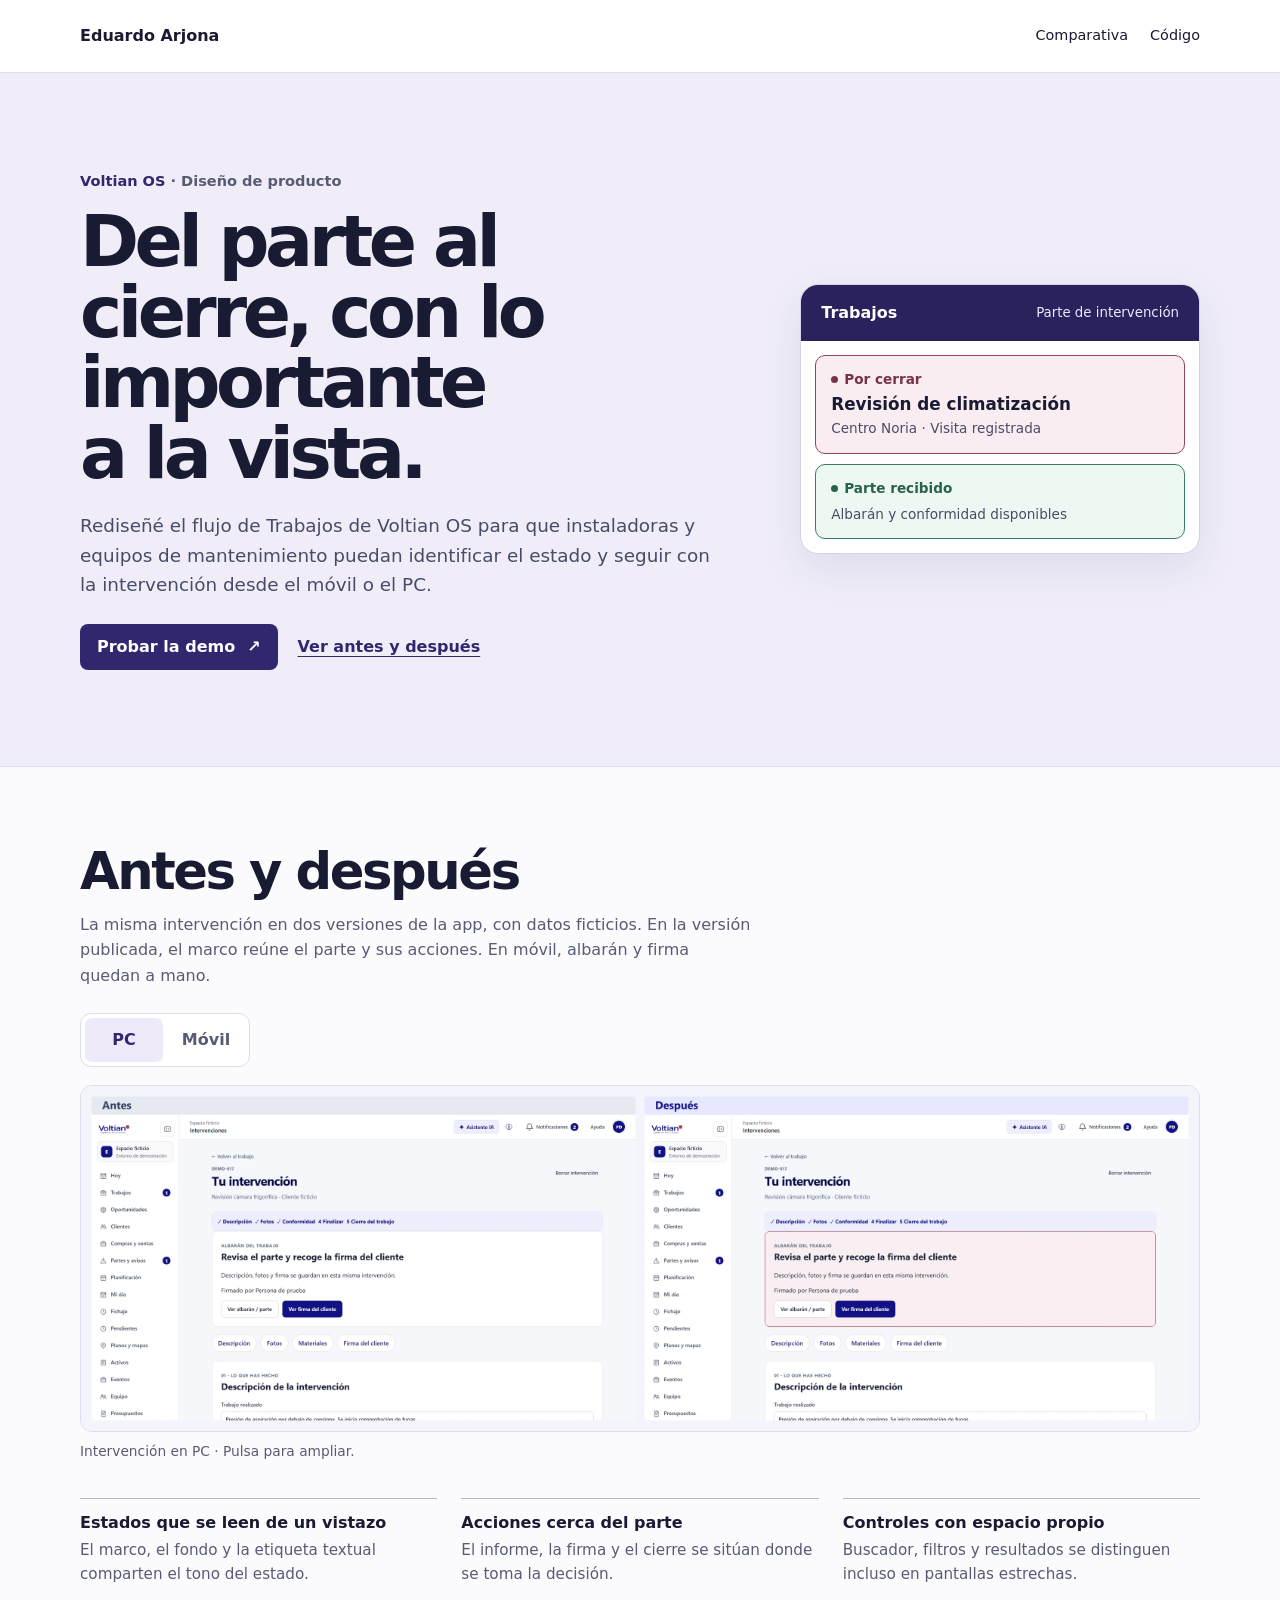
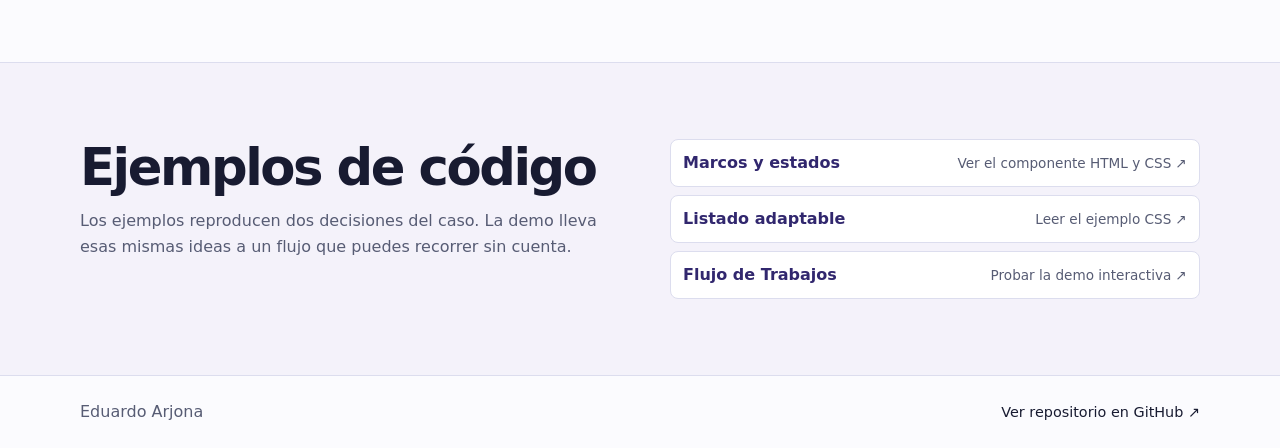
==== index.html @ 5f2646c5 "Publica el portfolio con el caso de Voltian OS" ====
<!doctype html>
<html lang="es">
<head>
  <meta charset="utf-8">
  <meta name="viewport" content="width=device-width, initial-scale=1">
  <meta name="description" content="Caso de producto de Eduardo Arjona. Rediseño de Trabajos en Voltian OS, con comparativas y demo interactiva.">
  <title>Voltian OS · Eduardo Arjona</title>
  <link rel="stylesheet" href="portfolio.css">
</head>
<body>
  <a class="skip" href="#contenido">Saltar al contenido</a>
  <header class="site-header">
    <div class="wrap navigation">
      <a class="signature" href="./">Eduardo Arjona</a>
      <nav aria-label="Portfolio">
        <a href="#comparativa">Comparativa</a>
        <a href="#codigo">Código</a>
      </nav>
    </div>
  </header>
  <main id="contenido">
    <section class="hero" aria-labelledby="titulo">
      <div class="wrap hero-content">
        <div>
          <p class="project">Voltian OS <span>· Diseño de producto</span></p>
          <h1 id="titulo">Del parte al cierre, con lo importante a la vista.</h1>
          <p class="intro">Rediseñé el flujo de Trabajos de Voltian OS para que instaladoras y equipos de mantenimiento puedan identificar el estado y seguir con la intervención desde el móvil o el PC.</p>
          <div class="actions">
            <a class="button" href="casos/voltian/demo/index.html">Probar la demo <span aria-hidden="true">↗</span></a>
            <a class="text-action" href="#comparativa">Ver antes y después</a>
          </div>
        </div>
        <div class="sample" aria-label="Ejemplo de un trabajo por cerrar con datos ficticios">
          <header><strong>Trabajos</strong><small>Parte de intervención</small></header>
          <div class="sample-content">
            <div class="sample-card">
              <p class="sample-state"><span></span> Por cerrar</p>
              <h2>Revisión de climatización</h2>
              <p>Centro Noria · Visita registrada</p>
            </div>
            <div class="sample-card success">
              <p class="sample-state"><span></span> Parte recibido</p>
              <p>Albarán y conformidad disponibles</p>
            </div>
          </div>
        </div>
      </div>
    </section>

    <section class="wrap section" id="comparativa" aria-labelledby="titulo-comparativa">
      <h2 class="section-title" id="titulo-comparativa">Antes y después</h2>
      <p class="section-intro">La misma intervención en dos versiones de la app, con datos ficticios. En la versión publicada, el marco reúne el parte y sus acciones. En móvil, albarán y firma quedan a mano.</p>
      <div class="comparison">
        <input class="visually-hidden" type="radio" name="pantalla" id="view-pc" checked>
        <input class="visually-hidden" type="radio" name="pantalla" id="view-movil">
        <div class="switch" role="group" aria-label="Dispositivo de la comparación">
          <label for="view-pc">PC</label><label for="view-movil">Móvil</label>
        </div>
        <figure class="preview desktop">
          <a href="casos/voltian/imagenes/antes-despues-pc.webp" aria-label="Abrir comparación de PC a tamaño completo">
            <img src="casos/voltian/imagenes/antes-despues-pc.webp" width="2960" height="914" alt="Intervención en PC. Antes, parte sin marco. Después, el parte y las acciones de albarán y firma se agrupan dentro de un marco burdeos." loading="lazy">
          </a>
          <figcaption>Intervención en PC · Pulsa para ampliar.</figcaption>
        </figure>
        <figure class="preview mobile">
          <a href="casos/voltian/imagenes/antes-despues-movil.webp" aria-label="Abrir comparación de móvil a tamaño completo">
            <img src="casos/voltian/imagenes/antes-despues-movil.webp" width="822" height="912" alt="Intervención en móvil. Antes, el botón de albarán ocupa gran parte de la pantalla. Después, los botones de albarán y firma son compactos y se ven juntos." loading="lazy">
          </a>
          <figcaption>Intervención en móvil · Pulsa para ampliar.</figcaption>
        </figure>
      </div>

      <div class="decisions">
        <div><h3>Estados que se leen de un vistazo</h3><p>El marco, el fondo y la etiqueta textual comparten el tono del estado.</p></div>
        <div><h3>Acciones cerca del parte</h3><p>El informe, la firma y el cierre se sitúan donde se toma la decisión.</p></div>
        <div><h3>Controles con espacio propio</h3><p>Buscador, filtros y resultados se distinguen incluso en pantallas estrechas.</p></div>
      </div>
    </section>

    <section class="code-band" id="codigo" aria-labelledby="titulo-codigo">
      <div class="wrap section code-content">
        <div>
          <h2 class="section-title" id="titulo-codigo">Ejemplos de código</h2>
          <p class="section-intro">Los ejemplos reproducen dos decisiones del caso. La demo lleva esas mismas ideas a un flujo que puedes recorrer sin cuenta.</p>
        </div>
        <ul class="code-links">
          <li><a href="casos/voltian/ejemplos/marcos-estado.html"><strong>Marcos y estados</strong><span>Ver el componente HTML y CSS ↗</span></a></li>
          <li><a href="casos/voltian/ejemplos/listado-adaptable.css"><strong>Listado adaptable</strong><span>Leer el ejemplo CSS ↗</span></a></li>
          <li><a href="casos/voltian/demo/index.html"><strong>Flujo de Trabajos</strong><span>Probar la demo interactiva ↗</span></a></li>
        </ul>
      </div>
    </section>
  </main>
  <footer class="wrap footer">
    <span>Eduardo Arjona</span><a href="https://github.com/eduardoarjonam/portfolio">Ver repositorio en GitHub ↗</a>
  </footer>
  <script>
    if (window.matchMedia('(max-width: 700px)').matches) {
      document.getElementById('view-movil').checked = true
    }
  </script>
</body>
</html>
---- portfolio.css ----
:root {
  color-scheme: light;
  --ink: #181b31;
  --muted: #575c74;
  --accent: #31276e;
  --lavender: #eeeaf9;
  --line: #dcddee;
  --white: #fff;
  font-family: "Inter", "Segoe UI", system-ui, sans-serif;
}

*, *::before, *::after { box-sizing: border-box; }
body { margin: 0; color: var(--ink); background: #fbfbfe; font-size: 16px; line-height: 1.6; }
a { color: var(--accent); text-underline-offset: .25em; }
a:hover { text-decoration-thickness: 2px; }
a:focus-visible, input:focus-visible + label { outline: 3px solid #765ad6; outline-offset: 4px; }
h1, h2, h3, p, figure { margin: 0; }
img { display: block; max-width: 100%; height: auto; }
.wrap { width: min(1120px, calc(100% - 48px)); margin-inline: auto; }
.site-header { background: var(--white); border-bottom: 1px solid var(--line); }
.navigation, .footer { display: flex; flex-wrap: wrap; gap: 8px 24px; align-items: center; justify-content: space-between; min-height: 72px; }
.navigation nav { display: flex; gap: 22px; }
.navigation a, .footer a { font-size: .9rem; color: var(--ink); text-decoration: none; }
.navigation a:hover, .footer a:hover { color: var(--accent); text-decoration: underline; }
.navigation .signature { font-weight: 750; font-size: 1rem; }
.hero { background: #f0edf9; border-bottom: 1px solid var(--line); }
.hero-content { display: grid; grid-template-columns: minmax(0, 1.42fr) minmax(280px, .9fr); align-items: center; gap: clamp(26px, 7vw, 98px); padding-block: clamp(44px, 8vw, 96px); }
.project { margin-bottom: 15px; color: var(--accent); font-size: .91rem; font-weight: 750; }
.project span { color: var(--muted); font-weight: 550; }
h1 { font-size: clamp(2.45rem, 6vw, 4.45rem); letter-spacing: -.063em; line-height: .99; text-wrap: balance; }
.intro { max-width: 56ch; margin-top: 22px; color: #474c67; font-size: clamp(.99rem, 1.6vw, 1.15rem); }
.actions { display: flex; align-items: center; flex-wrap: wrap; gap: 8px 20px; margin-top: 24px; }
.button, .text-action { display: inline-flex; align-items: center; min-height: 46px; font-weight: 650; }
.button { padding: 9px 17px; gap: 12px; border-radius: 8px; color: white; background: var(--accent); text-decoration: none; }
.button:hover { background: #201651; }
.sample { border: 1px solid #d7d0ea; border-radius: 18px; overflow: hidden; background: var(--white); box-shadow: 0 15px 40px #30285816; }
.sample header { display: flex; flex-wrap: wrap; gap: 4px 12px; justify-content: space-between; align-items: center; padding: 15px 20px; color: white; background: #29225d; }
.sample header small { color: #ece8ff; }
.sample-content { display: grid; gap: 10px; padding: 14px; }
.sample-card { padding: 13px 15px; border: 1px solid #91445c; border-radius: 10px; background: #faedf1; }
.sample-card.success { border-color: #397c63; background: #edf8f2; }
.sample-card h2 { font-size: 1.05rem; line-height: 1.3; margin-bottom: 2px; }
.sample-card p { color: #4d4a66; font-size: .85rem; }
.sample-card .sample-state { display: flex; align-items: center; gap: 6px; margin-bottom: 4px; color: #773349; font-weight: 750; }
.success .sample-state { color: #286349; }
.sample-state span { width: 7px; height: 7px; border-radius: 50%; background: currentColor; }
.section { padding-block: clamp(38px, 7vw, 76px); }
.section-title { font-size: clamp(2rem, 4.5vw, 3.2rem); letter-spacing: -.047em; line-height: 1.12; }
.section-intro { margin-top: 12px; max-width: 66ch; color: var(--muted); }
.comparison { margin-top: 24px; }
.switch { display: flex; width: fit-content; gap: 4px; padding: 4px; border: 1px solid var(--line); border-radius: 11px; background: var(--white); }
.switch label { display: grid; place-items: center; min-height: 44px; min-width: 78px; padding-inline: 14px; border-radius: 7px; color: var(--muted); cursor: pointer; font-weight: 700; }
#view-pc:checked ~ .switch label[for="view-pc"],
#view-movil:checked ~ .switch label[for="view-movil"] { color: var(--accent); background: var(--lavender); }
#view-pc:focus-visible ~ .switch label[for="view-pc"],
#view-movil:focus-visible ~ .switch label[for="view-movil"] { outline: 3px solid #765ad6; outline-offset: 1px; }
.preview { display: none; margin-top: 18px; }
#view-pc:checked ~ .desktop, #view-movil:checked ~ .mobile { display: block; }
.preview a { display: block; overflow: hidden; border: 1px solid var(--line); border-radius: 12px; background: #f0edf9; }
.preview.mobile { max-width: 840px; }
.preview figcaption { margin-top: 8px; color: var(--muted); font-size: .86rem; }
.decisions { display: grid; grid-template-columns: repeat(3, 1fr); gap: 16px 24px; margin-top: 36px; }
.decisions div { padding-top: 13px; border-top: 1px solid #bcb4de; }
.decisions h3 { font-size: 1rem; line-height: 1.35; margin-bottom: 4px; }
.decisions p { color: var(--muted); font-size: .95rem; }
.code-band { border-block: 1px solid var(--line); background: #f4f2fa; }
.code-content { display: grid; grid-template-columns: minmax(0, 1fr) minmax(0, 1fr); gap: 22px 60px; }
.code-links { display: grid; gap: 8px; list-style: none; padding: 0; margin: 0; }
.code-links a { display: flex; flex-wrap: wrap; justify-content: space-between; gap: 3px 12px; align-items: baseline; min-height: 48px; border: 1px solid var(--line); border-radius: 8px; padding: 10px 12px; text-decoration: none; background: var(--white); }
.code-links a:hover { border-color: #8d81bb; }
.code-links span { color: var(--muted); font-size: .85rem; }
.footer { color: var(--muted); }
.visually-hidden, .skip:not(:focus) { position: absolute; width: 1px; height: 1px; padding: 0; margin: -1px; overflow: hidden; clip-path: inset(50%); white-space: nowrap; }
.skip:focus { position: absolute; top: 8px; left: 8px; z-index: 2; background: var(--white); padding: 8px 12px; }

@media (max-width: 700px) {
  .wrap { width: calc(100% - 32px); }
  .navigation { min-height: 62px; }
  .navigation nav { gap: 14px; }
  .hero-content, .code-content, .decisions { grid-template-columns: 1fr; }
  .sample { max-width: 440px; }
}
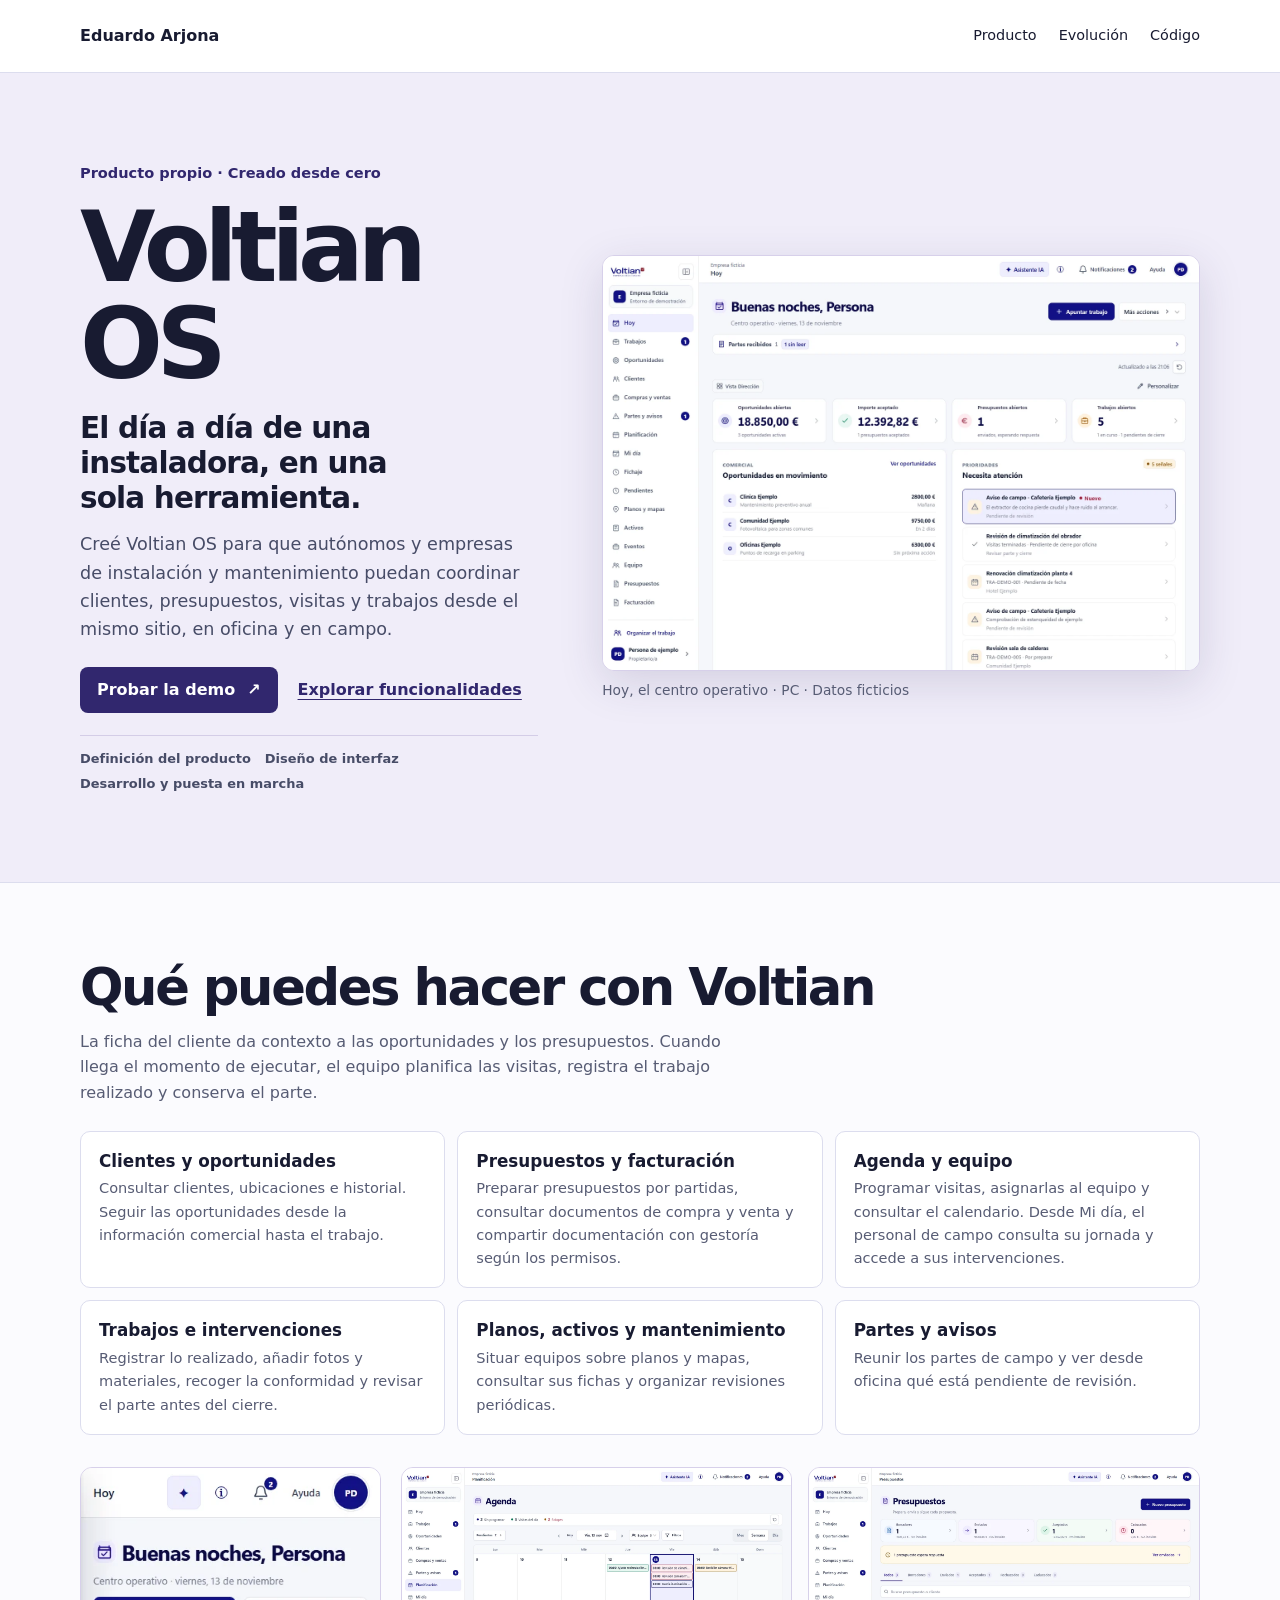
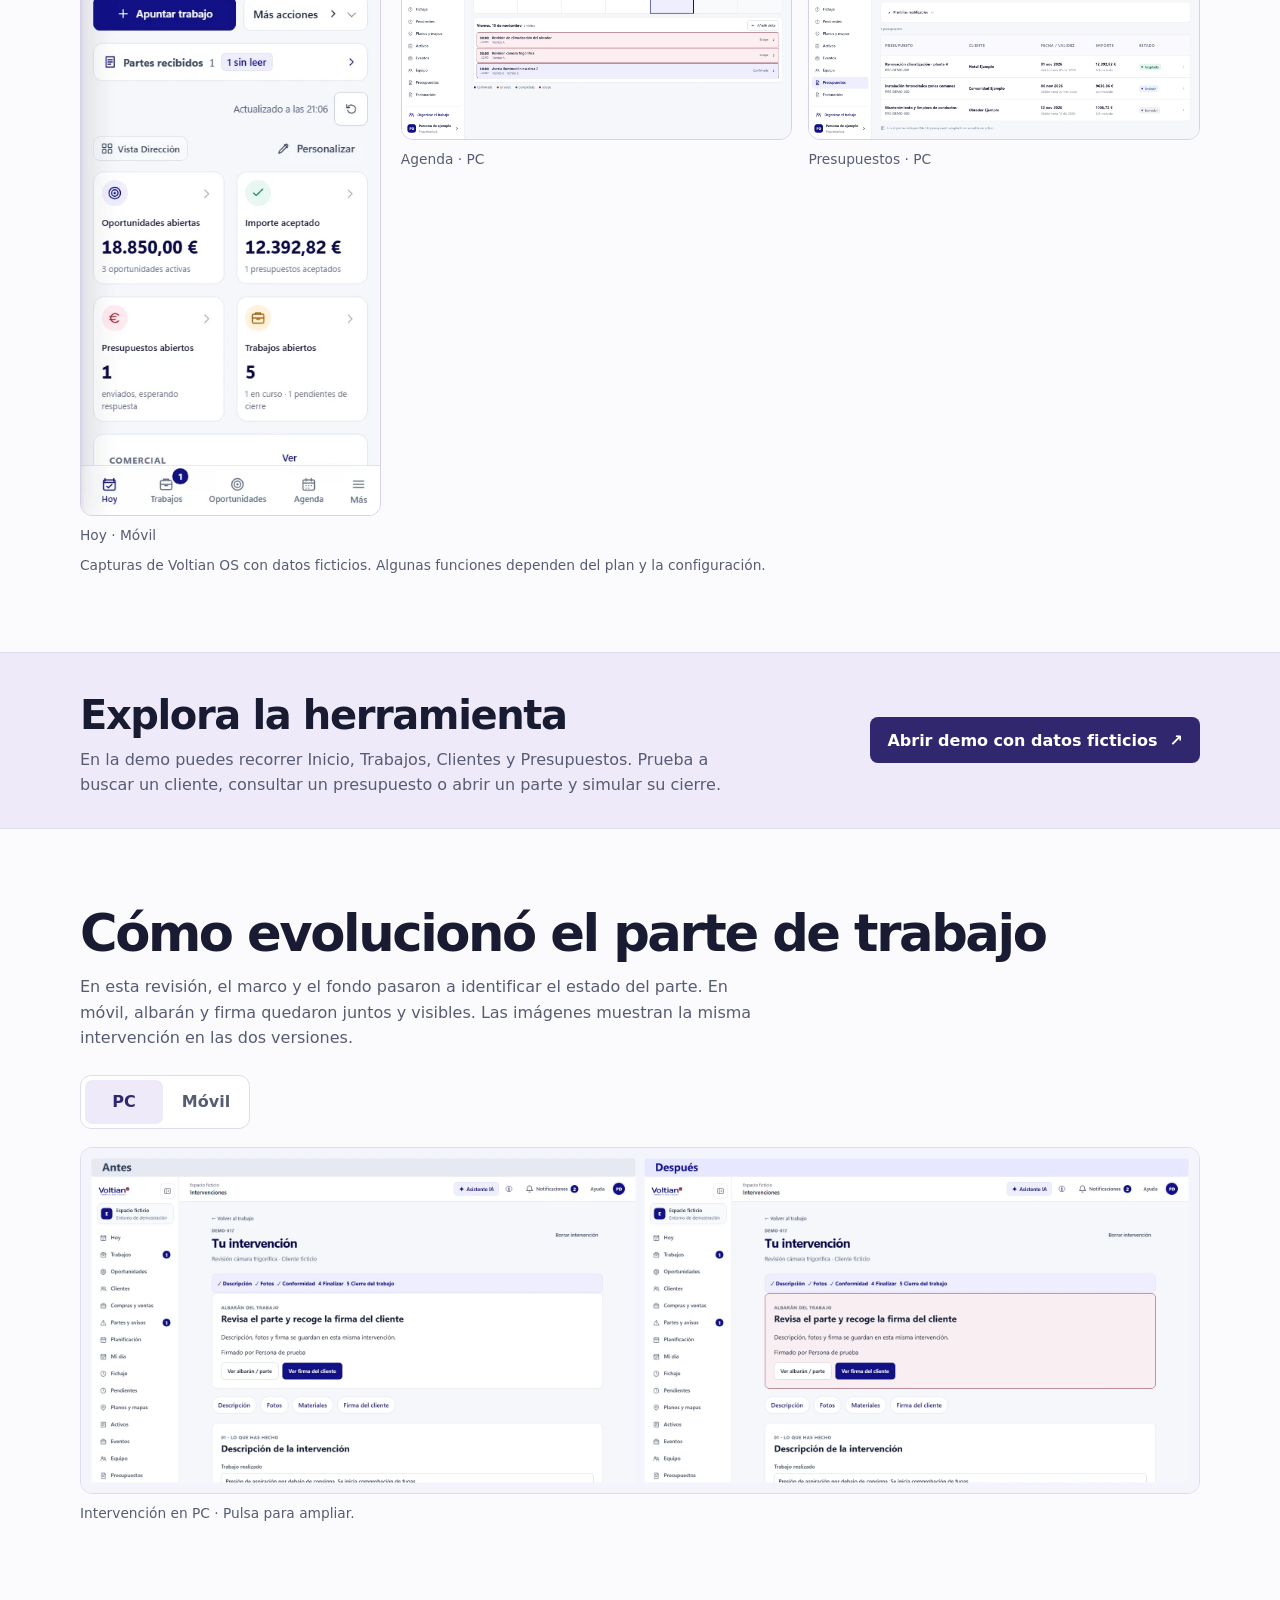
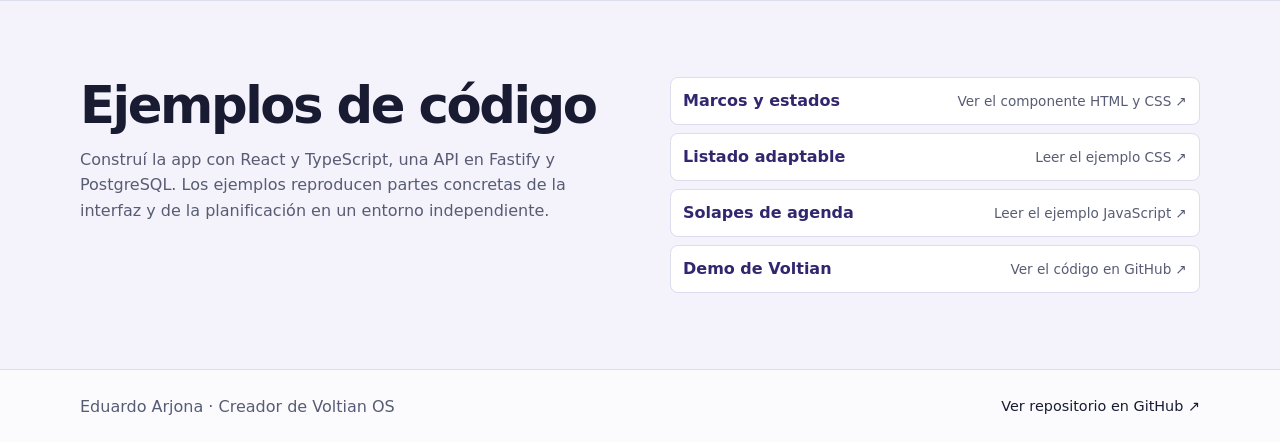
==== commit ba875c21: "Presenta Voltian OS como producto completo" ====
--- a/index.html
+++ b/index.html
@@ -3,8 +3,8 @@
 <head>
   <meta charset="utf-8">
   <meta name="viewport" content="width=device-width, initial-scale=1">
-  <meta name="description" content="Caso de producto de Eduardo Arjona. Rediseño de Trabajos en Voltian OS, con comparativas y demo interactiva.">
-  <title>Voltian OS · Eduardo Arjona</title>
+  <meta name="description" content="Voltian OS, la herramienta que Eduardo Arjona creó desde cero para organizar el trabajo de instaladoras y empresas de mantenimiento.">
+  <title>Voltian OS · Portfolio de Eduardo Arjona</title>
   <link rel="stylesheet" href="portfolio.css">
 </head>
 <body>
@@ -13,7 +13,8 @@
     <div class="wrap navigation">
       <a class="signature" href="./">Eduardo Arjona</a>
       <nav aria-label="Portfolio">
-        <a href="#comparativa">Comparativa</a>
+        <a href="#producto">Producto</a>
+        <a href="#evolucion">Evolución</a>
         <a href="#codigo">Código</a>
       </nav>
     </div>
@@ -22,34 +23,68 @@
     <section class="hero" aria-labelledby="titulo">
       <div class="wrap hero-content">
         <div>
-          <p class="project">Voltian OS <span>· Diseño de producto</span></p>
-          <h1 id="titulo">Del parte al cierre, con lo importante a la vista.</h1>
-          <p class="intro">Rediseñé el flujo de Trabajos de Voltian OS para que instaladoras y equipos de mantenimiento puedan identificar el estado y seguir con la intervención desde el móvil o el PC.</p>
+          <p class="project">Producto propio · Creado desde cero</p>
+          <h1 id="titulo">Voltian OS</h1>
+          <p class="hero-tagline">El día a día de una instaladora, en una sola herramienta.</p>
+          <p class="intro">Creé Voltian OS para que autónomos y empresas de instalación y mantenimiento puedan coordinar clientes, presupuestos, visitas y trabajos desde el mismo sitio, en oficina y en campo.</p>
           <div class="actions">
             <a class="button" href="casos/voltian/demo/index.html">Probar la demo <span aria-hidden="true">↗</span></a>
-            <a class="text-action" href="#comparativa">Ver antes y después</a>
+            <a class="text-action" href="#producto">Explorar funcionalidades</a>
           </div>
+          <ul class="project-details" aria-label="Mi trabajo en Voltian OS">
+            <li>Definición del producto</li><li>Diseño de interfaz</li><li>Desarrollo y puesta en marcha</li>
+          </ul>
         </div>
-        <div class="sample" aria-label="Ejemplo de un trabajo por cerrar con datos ficticios">
-          <header><strong>Trabajos</strong><small>Parte de intervención</small></header>
-          <div class="sample-content">
-            <div class="sample-card">
-              <p class="sample-state"><span></span> Por cerrar</p>
-              <h2>Revisión de climatización</h2>
-              <p>Centro Noria · Visita registrada</p>
-            </div>
-            <div class="sample-card success">
-              <p class="sample-state"><span></span> Parte recibido</p>
-              <p>Albarán y conformidad disponibles</p>
-            </div>
-          </div>
-        </div>
+        <figure class="product-shot">
+          <a href="casos/voltian/imagenes/inicio-pc.webp" aria-label="Ampliar la pantalla Hoy en PC"><img src="casos/voltian/imagenes/inicio-pc.webp" width="1440" height="1000" alt="Pantalla Hoy de Voltian OS con el resumen de la jornada y accesos a clientes, trabajos, agenda y presupuestos." fetchpriority="high"></a>
+          <figcaption>Hoy, el centro operativo · PC · Datos ficticios</figcaption>
+        </figure>
       </div>
     </section>
 
-    <section class="wrap section" id="comparativa" aria-labelledby="titulo-comparativa">
-      <h2 class="section-title" id="titulo-comparativa">Antes y después</h2>
-      <p class="section-intro">La misma intervención en dos versiones de la app, con datos ficticios. En la versión publicada, el marco reúne el parte y sus acciones. En móvil, albarán y firma quedan a mano.</p>
+    <section class="wrap section" id="producto" aria-labelledby="titulo-producto">
+      <h2 class="section-title" id="titulo-producto">Qué puedes hacer con Voltian</h2>
+      <p class="section-intro">La ficha del cliente da contexto a las oportunidades y los presupuestos. Cuando llega el momento de ejecutar, el equipo planifica las visitas, registra el trabajo realizado y conserva el parte.</p>
+      <div class="modules">
+        <article><h3>Clientes y oportunidades</h3><p>Consultar clientes, ubicaciones e historial. Seguir las oportunidades desde la información comercial hasta el trabajo.</p></article>
+        <article><h3>Presupuestos y facturación</h3><p>Preparar presupuestos por partidas, consultar documentos de compra y venta y compartir documentación con gestoría según los permisos.</p></article>
+        <article><h3>Agenda y equipo</h3><p>Programar visitas, asignarlas al equipo y consultar el calendario. Desde Mi día, el personal de campo consulta su jornada y accede a sus intervenciones.</p></article>
+        <article><h3>Trabajos e intervenciones</h3><p>Registrar lo realizado, añadir fotos y materiales, recoger la conformidad y revisar el parte antes del cierre.</p></article>
+        <article><h3>Planos, activos y mantenimiento</h3><p>Situar equipos sobre planos y mapas, consultar sus fichas y organizar revisiones periódicas.</p></article>
+        <article><h3>Partes y avisos</h3><p>Reunir los partes de campo y ver desde oficina qué está pendiente de revisión.</p></article>
+      </div>
+      <div class="product-gallery">
+        <figure class="product-shot phone">
+          <a href="casos/voltian/imagenes/inicio-movil.webp" aria-label="Ampliar Hoy en móvil"><img src="casos/voltian/imagenes/inicio-movil.webp" width="390" height="844" alt="Pantalla Hoy de Voltian OS en móvil." loading="lazy"></a>
+          <figcaption>Hoy · Móvil</figcaption>
+        </figure>
+        <div class="product-screens">
+          <figure class="product-shot">
+            <a href="casos/voltian/imagenes/agenda-pc.webp" aria-label="Ampliar Agenda en PC"><img src="casos/voltian/imagenes/agenda-pc.webp" width="1440" height="1000" alt="Agenda de Voltian OS con visitas programadas." loading="lazy"></a>
+            <figcaption>Agenda · PC</figcaption>
+          </figure>
+          <figure class="product-shot">
+            <a href="casos/voltian/imagenes/presupuestos-pc.webp" aria-label="Ampliar Presupuestos en PC"><img src="casos/voltian/imagenes/presupuestos-pc.webp" width="1440" height="1000" alt="Listado de presupuestos de Voltian OS." loading="lazy"></a>
+            <figcaption>Presupuestos · PC</figcaption>
+          </figure>
+        </div>
+      </div>
+      <p class="caption">Capturas de Voltian OS con datos ficticios. Algunas funciones dependen del plan y la configuración.</p>
+    </section>
+
+    <section class="demo-band" aria-labelledby="titulo-demo">
+      <div class="wrap demo-content">
+        <div>
+          <h2 id="titulo-demo">Explora la herramienta</h2>
+          <p>En la demo puedes recorrer Inicio, Trabajos, Clientes y Presupuestos. Prueba a buscar un cliente, consultar un presupuesto o abrir un parte y simular su cierre.</p>
+        </div>
+        <a class="button" href="casos/voltian/demo/index.html">Abrir demo con datos ficticios <span aria-hidden="true">↗</span></a>
+      </div>
+    </section>
+
+    <section class="wrap section" id="evolucion" aria-labelledby="titulo-evolucion">
+      <h2 class="section-title" id="titulo-evolucion">Cómo evolucionó el parte de trabajo</h2>
+      <p class="section-intro">En esta revisión, el marco y el fondo pasaron a identificar el estado del parte. En móvil, albarán y firma quedaron juntos y visibles. Las imágenes muestran la misma intervención en las dos versiones.</p>
       <div class="comparison">
         <input class="visually-hidden" type="radio" name="pantalla" id="view-pc" checked>
         <input class="visually-hidden" type="radio" name="pantalla" id="view-movil">
@@ -70,29 +105,25 @@
         </figure>
       </div>
 
-      <div class="decisions">
-        <div><h3>Estados que se leen de un vistazo</h3><p>El marco, el fondo y la etiqueta textual comparten el tono del estado.</p></div>
-        <div><h3>Acciones cerca del parte</h3><p>El informe, la firma y el cierre se sitúan donde se toma la decisión.</p></div>
-        <div><h3>Controles con espacio propio</h3><p>Buscador, filtros y resultados se distinguen incluso en pantallas estrechas.</p></div>
-      </div>
     </section>
 
     <section class="code-band" id="codigo" aria-labelledby="titulo-codigo">
       <div class="wrap section code-content">
         <div>
           <h2 class="section-title" id="titulo-codigo">Ejemplos de código</h2>
-          <p class="section-intro">Los ejemplos reproducen dos decisiones del caso. La demo lleva esas mismas ideas a un flujo que puedes recorrer sin cuenta.</p>
+          <p class="section-intro">Construí la app con React y TypeScript, una API en Fastify y PostgreSQL. Los ejemplos reproducen partes concretas de la interfaz y de la planificación en un entorno independiente.</p>
         </div>
         <ul class="code-links">
           <li><a href="casos/voltian/ejemplos/marcos-estado.html"><strong>Marcos y estados</strong><span>Ver el componente HTML y CSS ↗</span></a></li>
           <li><a href="casos/voltian/ejemplos/listado-adaptable.css"><strong>Listado adaptable</strong><span>Leer el ejemplo CSS ↗</span></a></li>
-          <li><a href="casos/voltian/demo/index.html"><strong>Flujo de Trabajos</strong><span>Probar la demo interactiva ↗</span></a></li>
+          <li><a href="https://github.com/eduardoarjonam/portfolio/blob/main/casos/voltian/ejemplos/agenda.mjs"><strong>Solapes de agenda</strong><span>Leer el ejemplo JavaScript ↗</span></a></li>
+          <li><a href="https://github.com/eduardoarjonam/portfolio/tree/main/casos/voltian/demo"><strong>Demo de Voltian</strong><span>Ver el código en GitHub ↗</span></a></li>
         </ul>
       </div>
     </section>
   </main>
   <footer class="wrap footer">
-    <span>Eduardo Arjona</span><a href="https://github.com/eduardoarjonam/portfolio">Ver repositorio en GitHub ↗</a>
+    <span>Eduardo Arjona · Creador de Voltian OS</span><a href="https://github.com/eduardoarjonam/portfolio">Ver repositorio en GitHub ↗</a>
   </footer>
   <script>
     if (window.matchMedia('(max-width: 700px)').matches) {
--- a/portfolio.css
+++ b/portfolio.css
@@ -24,26 +24,31 @@
 .navigation a:hover, .footer a:hover { color: var(--accent); text-decoration: underline; }
 .navigation .signature { font-weight: 750; font-size: 1rem; }
 .hero { background: #f0edf9; border-bottom: 1px solid var(--line); }
-.hero-content { display: grid; grid-template-columns: minmax(0, 1.42fr) minmax(280px, .9fr); align-items: center; gap: clamp(26px, 7vw, 98px); padding-block: clamp(44px, 8vw, 96px); }
+.hero-content { display: grid; grid-template-columns: minmax(0, .92fr) minmax(0, 1.2fr); align-items: center; gap: clamp(24px, 5vw, 72px); padding-block: clamp(44px, 7vw, 88px); }
 .project { margin-bottom: 15px; color: var(--accent); font-size: .91rem; font-weight: 750; }
-.project span { color: var(--muted); font-weight: 550; }
-h1 { font-size: clamp(2.45rem, 6vw, 4.45rem); letter-spacing: -.063em; line-height: .99; text-wrap: balance; }
-.intro { max-width: 56ch; margin-top: 22px; color: #474c67; font-size: clamp(.99rem, 1.6vw, 1.15rem); }
+h1 { font-size: clamp(3.1rem, 8vw, 6.1rem); letter-spacing: -.067em; line-height: .99; }
+.hero-tagline { margin-top: 18px; max-width: 23ch; font-size: clamp(1.35rem, 2.3vw, 2rem); font-weight: 720; letter-spacing: -.028em; line-height: 1.2; text-wrap: balance; }
+.intro { max-width: 56ch; margin-top: 14px; color: #474c67; font-size: clamp(.99rem, 1.55vw, 1.1rem); }
 .actions { display: flex; align-items: center; flex-wrap: wrap; gap: 8px 20px; margin-top: 24px; }
 .button, .text-action { display: inline-flex; align-items: center; min-height: 46px; font-weight: 650; }
 .button { padding: 9px 17px; gap: 12px; border-radius: 8px; color: white; background: var(--accent); text-decoration: none; }
 .button:hover { background: #201651; }
-.sample { border: 1px solid #d7d0ea; border-radius: 18px; overflow: hidden; background: var(--white); box-shadow: 0 15px 40px #30285816; }
-.sample header { display: flex; flex-wrap: wrap; gap: 4px 12px; justify-content: space-between; align-items: center; padding: 15px 20px; color: white; background: #29225d; }
-.sample header small { color: #ece8ff; }
-.sample-content { display: grid; gap: 10px; padding: 14px; }
-.sample-card { padding: 13px 15px; border: 1px solid #91445c; border-radius: 10px; background: #faedf1; }
-.sample-card.success { border-color: #397c63; background: #edf8f2; }
-.sample-card h2 { font-size: 1.05rem; line-height: 1.3; margin-bottom: 2px; }
-.sample-card p { color: #4d4a66; font-size: .85rem; }
-.sample-card .sample-state { display: flex; align-items: center; gap: 6px; margin-bottom: 4px; color: #773349; font-weight: 750; }
-.success .sample-state { color: #286349; }
-.sample-state span { width: 7px; height: 7px; border-radius: 50%; background: currentColor; }
+.project-details { list-style: none; margin: 22px 0 0; padding: 13px 0 0; border-top: 1px solid #d4cde7; display: flex; flex-wrap: wrap; gap: 4px 14px; color: #474c67; font-size: .81rem; font-weight: 650; }
+.product-shot a { display: block; border: 1px solid #d7d0ea; border-radius: 12px; overflow: hidden; background: var(--white); }
+.product-shot img { width: 100%; }
+.product-shot figcaption, .caption { margin-top: 8px; color: var(--muted); font-size: .86rem; }
+.hero .product-shot a { box-shadow: 0 12px 44px #30285825; }
+.modules { display: grid; grid-template-columns: repeat(3, minmax(0, 1fr)); gap: 12px; margin-top: 25px; }
+.modules article { padding: 18px; background: var(--white); border: 1px solid var(--line); border-radius: 10px; }
+.modules h3 { margin-bottom: 4px; font-size: 1.05rem; line-height: 1.35; }
+.modules p { color: var(--muted); font-size: .91rem; }
+.product-gallery { display: grid; grid-template-columns: minmax(0, .64fr) minmax(0, 1.7fr); align-items: start; gap: 20px; margin-top: 32px; }
+.product-gallery .phone { max-width: 390px; }
+.product-screens { display: grid; grid-template-columns: repeat(2, minmax(0, 1fr)); gap: 16px; }
+.demo-band { background: #eeeaf9; border-block: 1px solid var(--line); }
+.demo-content { display: flex; align-items: center; justify-content: space-between; flex-wrap: wrap; gap: 18px 30px; padding-block: 30px; }
+.demo-content h2 { font-size: clamp(1.55rem, 4vw, 2.5rem); letter-spacing: -.035em; }
+.demo-content p { max-width: 64ch; color: var(--muted); }
 .section { padding-block: clamp(38px, 7vw, 76px); }
 .section-title { font-size: clamp(2rem, 4.5vw, 3.2rem); letter-spacing: -.047em; line-height: 1.12; }
 .section-intro { margin-top: 12px; max-width: 66ch; color: var(--muted); }
@@ -59,10 +64,6 @@
 .preview a { display: block; overflow: hidden; border: 1px solid var(--line); border-radius: 12px; background: #f0edf9; }
 .preview.mobile { max-width: 840px; }
 .preview figcaption { margin-top: 8px; color: var(--muted); font-size: .86rem; }
-.decisions { display: grid; grid-template-columns: repeat(3, 1fr); gap: 16px 24px; margin-top: 36px; }
-.decisions div { padding-top: 13px; border-top: 1px solid #bcb4de; }
-.decisions h3 { font-size: 1rem; line-height: 1.35; margin-bottom: 4px; }
-.decisions p { color: var(--muted); font-size: .95rem; }
 .code-band { border-block: 1px solid var(--line); background: #f4f2fa; }
 .code-content { display: grid; grid-template-columns: minmax(0, 1fr) minmax(0, 1fr); gap: 22px 60px; }
 .code-links { display: grid; gap: 8px; list-style: none; padding: 0; margin: 0; }
@@ -77,6 +78,6 @@
   .wrap { width: calc(100% - 32px); }
   .navigation { min-height: 62px; }
   .navigation nav { gap: 14px; }
-  .hero-content, .code-content, .decisions { grid-template-columns: 1fr; }
-  .sample { max-width: 440px; }
+  .hero-content, .code-content, .modules, .product-gallery, .product-screens { grid-template-columns: 1fr; }
+  .product-gallery .phone { width: min(100%, 390px); justify-self: center; }
 }
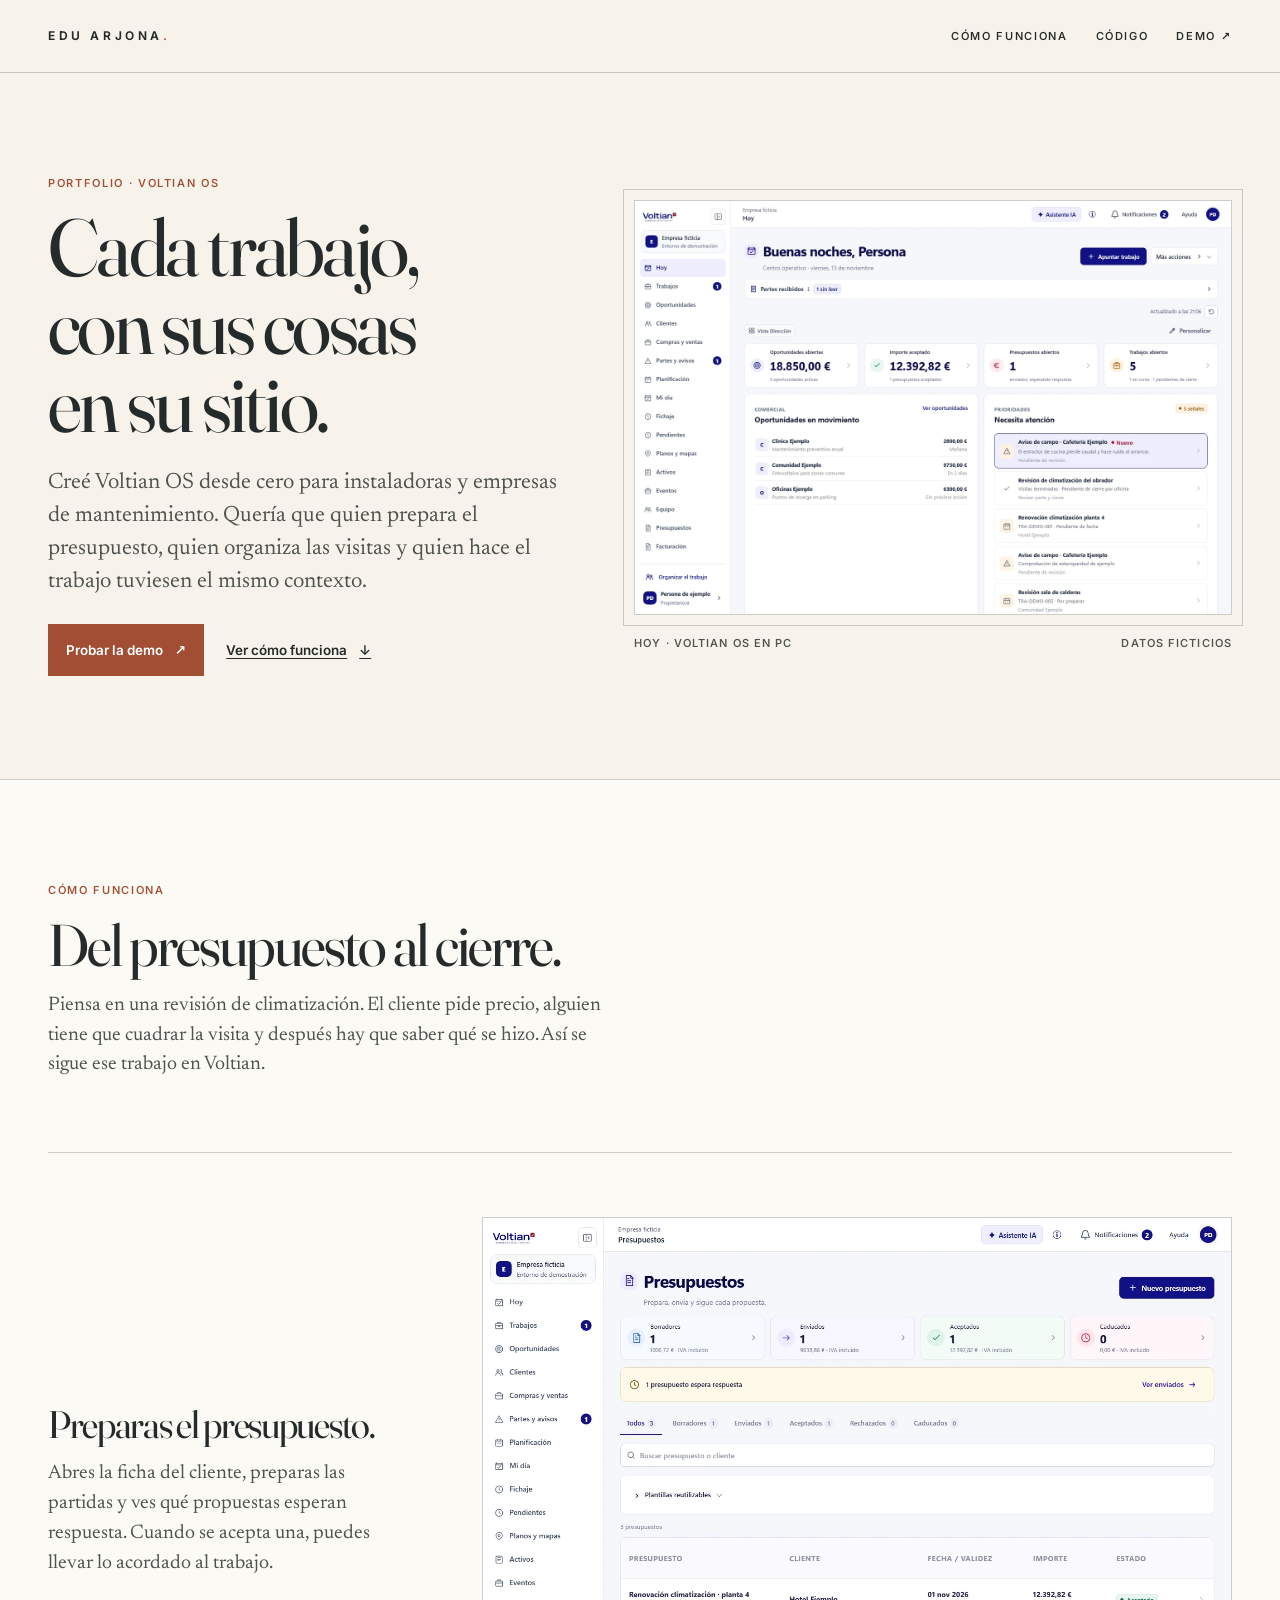
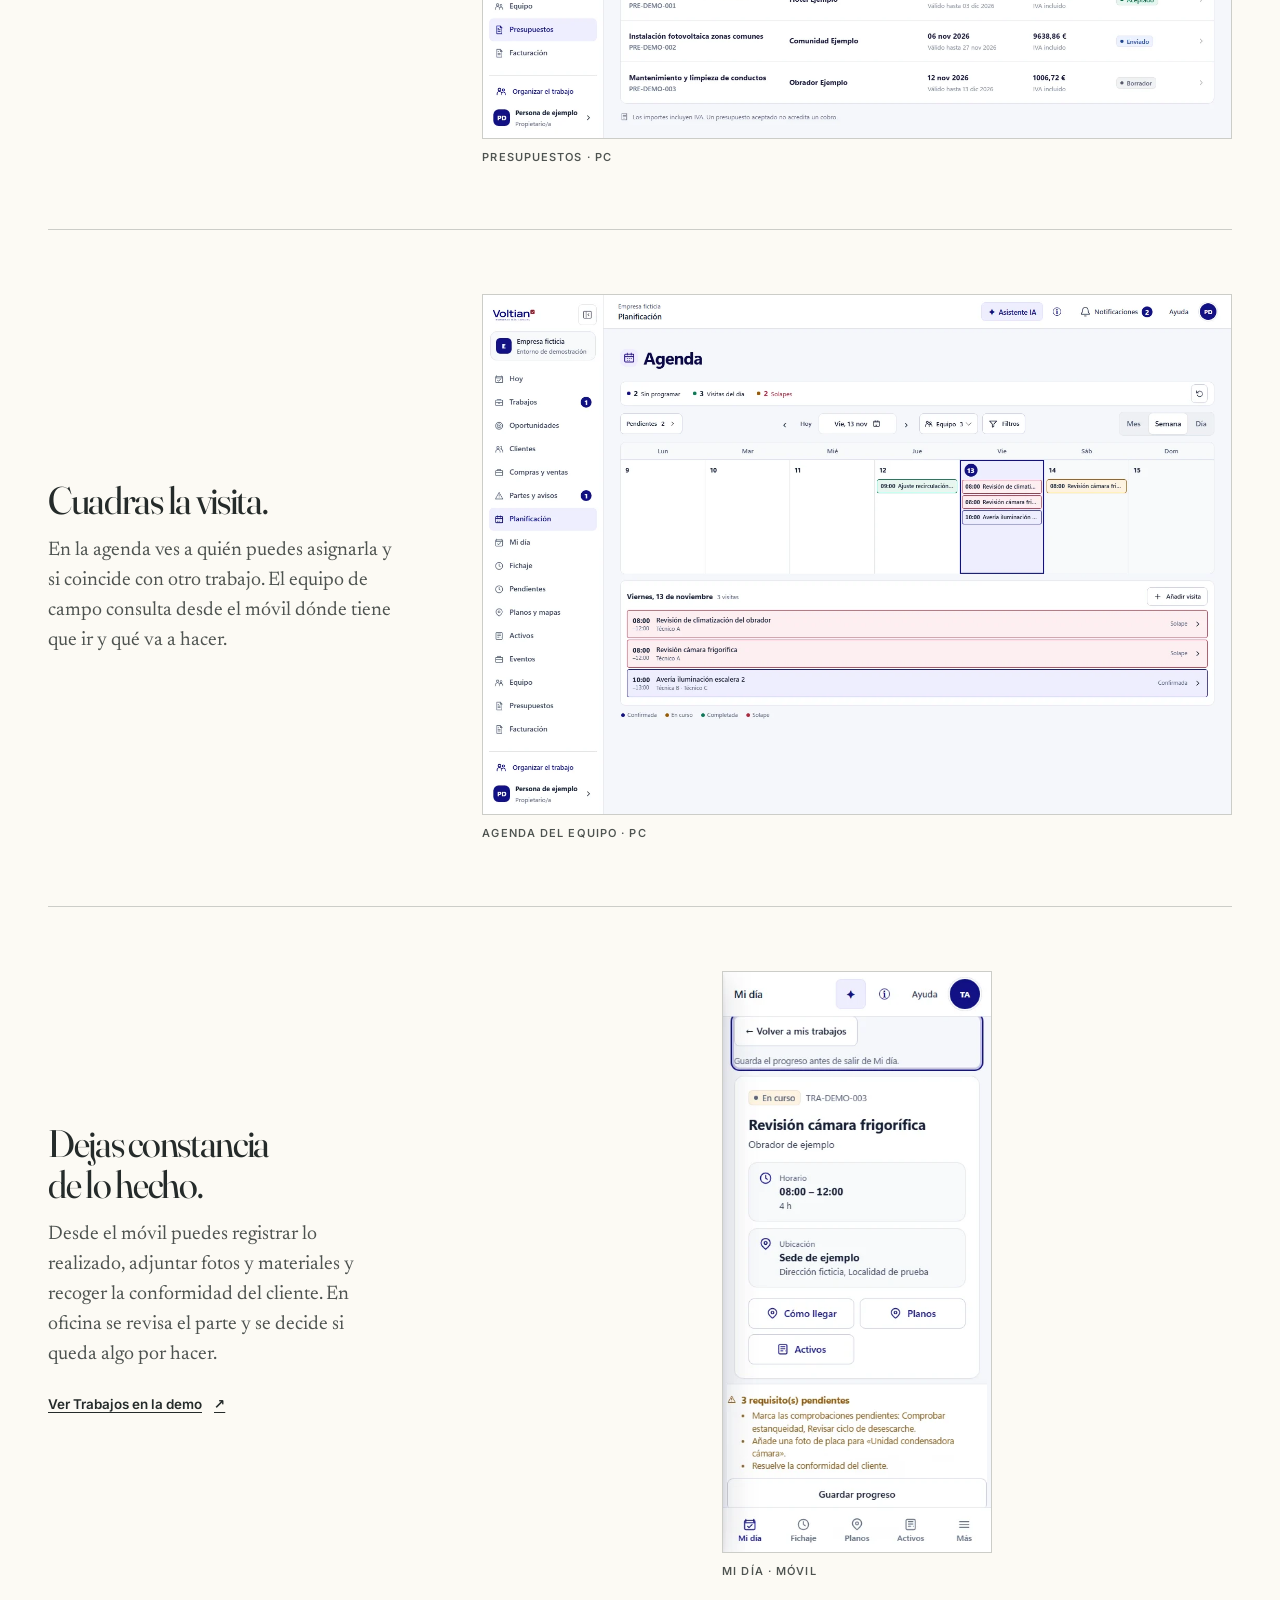
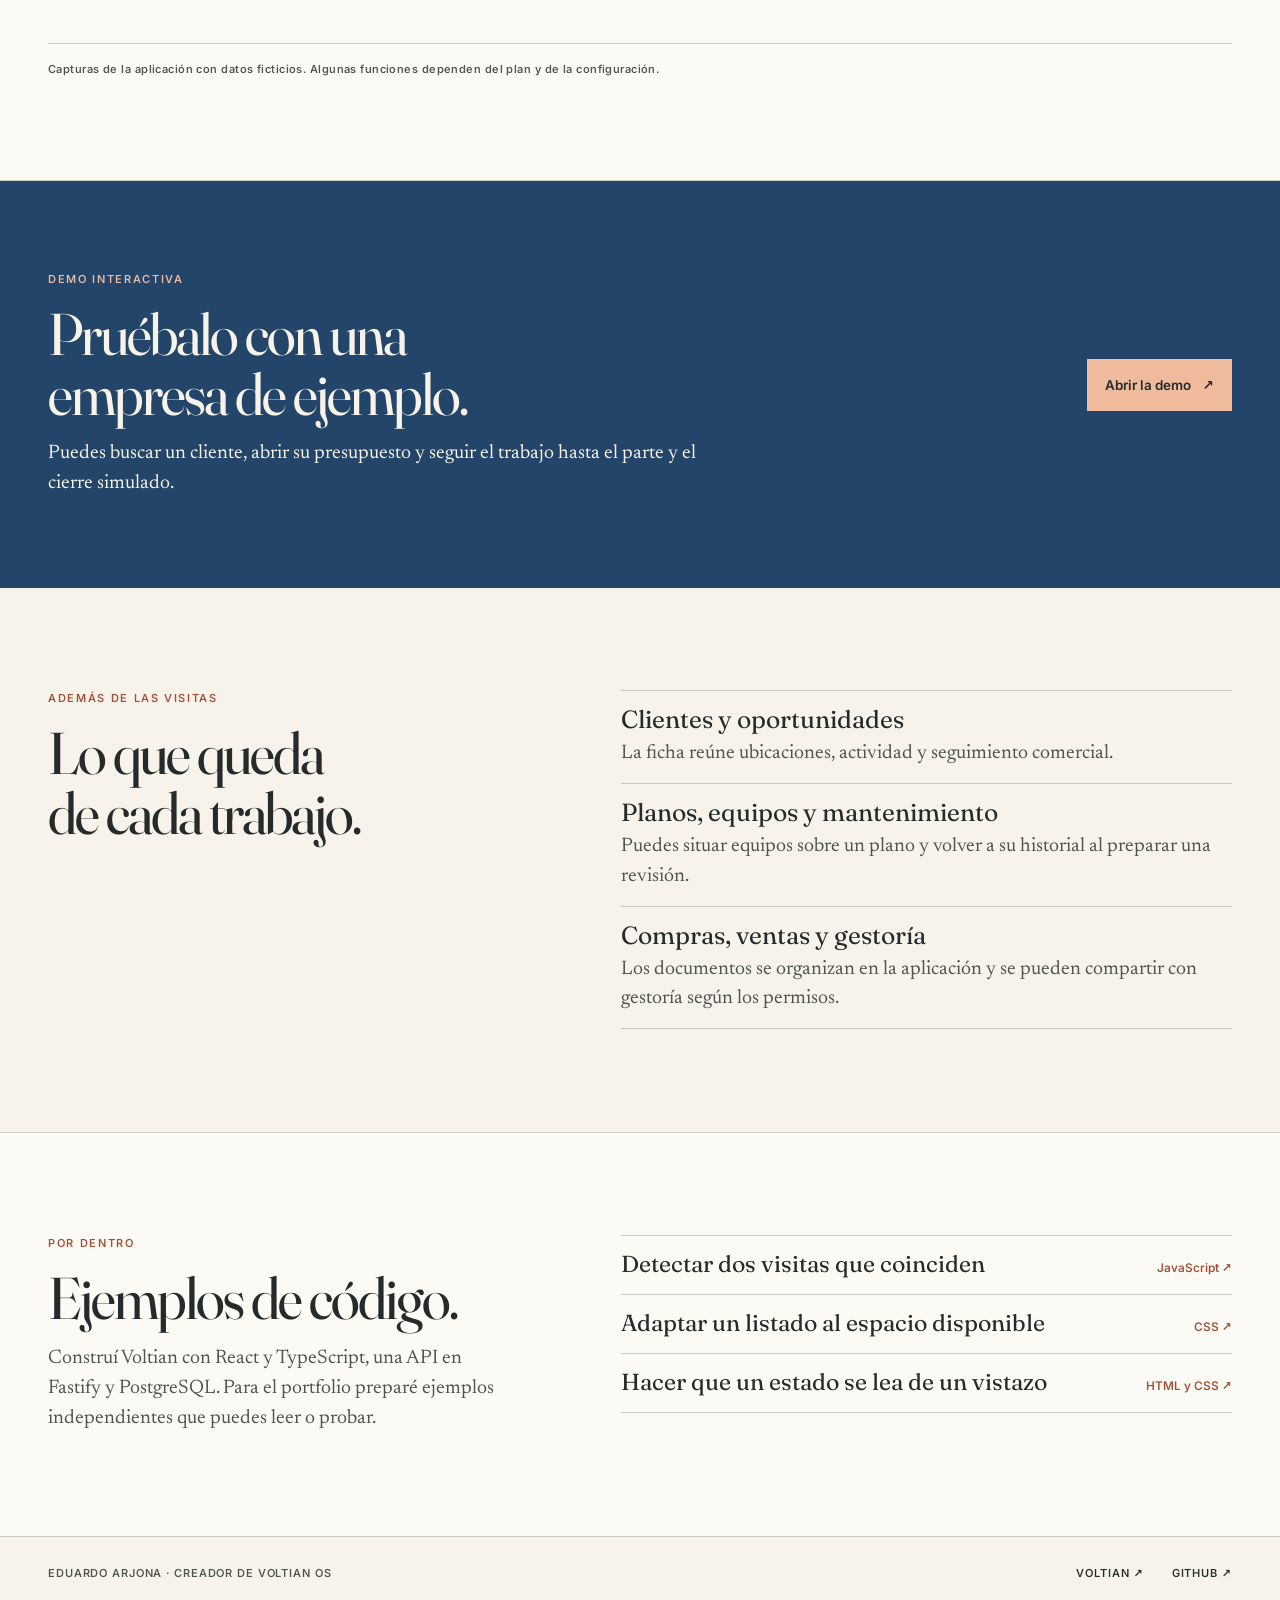
==== commit d9342936: "Adapta el portfolio de Voltian al estilo editorial de Eduardo" ====
--- a/index.html
+++ b/index.html
@@ -3,7 +3,7 @@
 <head>
   <meta charset="utf-8">
   <meta name="viewport" content="width=device-width, initial-scale=1">
-  <meta name="description" content="Voltian OS, la herramienta que Eduardo Arjona creó desde cero para organizar el trabajo de instaladoras y empresas de mantenimiento.">
+  <meta name="description" content="Creé Voltian OS para que instaladoras y empresas de mantenimiento puedan llevar cada trabajo del presupuesto al cierre. Conoce la herramienta y prueba la demo.">
   <title>Voltian OS · Portfolio de Eduardo Arjona</title>
   <link rel="stylesheet" href="portfolio.css">
 </head>
@@ -11,124 +11,129 @@
   <a class="skip" href="#contenido">Saltar al contenido</a>
   <header class="site-header">
     <div class="wrap navigation">
-      <a class="signature" href="./">Eduardo Arjona</a>
+      <a class="signature" href="https://eduardoarjona.com/" aria-label="Web de Eduardo Arjona">Edu Arjona<span aria-hidden="true">.</span></a>
       <nav aria-label="Portfolio">
-        <a href="#producto">Producto</a>
-        <a href="#evolucion">Evolución</a>
+        <a href="#recorrido">Cómo funciona</a>
         <a href="#codigo">Código</a>
+        <a href="casos/voltian/demo/index.html">Demo <span aria-hidden="true">↗</span></a>
       </nav>
     </div>
   </header>
+
   <main id="contenido">
-    <section class="hero" aria-labelledby="titulo">
-      <div class="wrap hero-content">
-        <div>
-          <p class="project">Producto propio · Creado desde cero</p>
-          <h1 id="titulo">Voltian OS</h1>
-          <p class="hero-tagline">El día a día de una instaladora, en una sola herramienta.</p>
-          <p class="intro">Creé Voltian OS para que autónomos y empresas de instalación y mantenimiento puedan coordinar clientes, presupuestos, visitas y trabajos desde el mismo sitio, en oficina y en campo.</p>
-          <div class="actions">
-            <a class="button" href="casos/voltian/demo/index.html">Probar la demo <span aria-hidden="true">↗</span></a>
-            <a class="text-action" href="#producto">Explorar funcionalidades</a>
-          </div>
-          <ul class="project-details" aria-label="Mi trabajo en Voltian OS">
-            <li>Definición del producto</li><li>Diseño de interfaz</li><li>Desarrollo y puesta en marcha</li>
-          </ul>
+    <section class="wrap hero" aria-labelledby="titulo">
+      <div class="hero-copy">
+        <p class="label">Portfolio · Voltian OS</p>
+        <h1 id="titulo">Cada trabajo, con sus cosas en su sitio.</h1>
+        <p class="intro">Creé Voltian OS desde cero para instaladoras y empresas de mantenimiento. Quería que quien prepara el presupuesto, quien organiza las visitas y quien hace el trabajo tuviesen el mismo contexto.</p>
+        <div class="actions">
+          <a class="button" href="casos/voltian/demo/index.html">Probar la demo <span aria-hidden="true">↗</span></a>
+          <a class="text-link" href="#recorrido">Ver cómo funciona <span aria-hidden="true">↓</span></a>
         </div>
-        <figure class="product-shot">
-          <a href="casos/voltian/imagenes/inicio-pc.webp" aria-label="Ampliar la pantalla Hoy en PC"><img src="casos/voltian/imagenes/inicio-pc.webp" width="1440" height="1000" alt="Pantalla Hoy de Voltian OS con el resumen de la jornada y accesos a clientes, trabajos, agenda y presupuestos." fetchpriority="high"></a>
-          <figcaption>Hoy, el centro operativo · PC · Datos ficticios</figcaption>
-        </figure>
       </div>
+      <figure class="screen hero-screen">
+        <a href="casos/voltian/imagenes/inicio-pc.webp" aria-label="Ampliar la pantalla Hoy en PC">
+          <img src="casos/voltian/imagenes/inicio-pc.webp" width="1440" height="1000" alt="Pantalla Hoy de Voltian OS con oportunidades, presupuestos, trabajos abiertos y avisos." fetchpriority="high">
+        </a>
+        <figcaption><span>Hoy · Voltian OS en PC</span><span>Datos ficticios</span></figcaption>
+      </figure>
     </section>
 
-    <section class="wrap section" id="producto" aria-labelledby="titulo-producto">
-      <h2 class="section-title" id="titulo-producto">Qué puedes hacer con Voltian</h2>
-      <p class="section-intro">La ficha del cliente da contexto a las oportunidades y los presupuestos. Cuando llega el momento de ejecutar, el equipo planifica las visitas, registra el trabajo realizado y conserva el parte.</p>
-      <div class="modules">
-        <article><h3>Clientes y oportunidades</h3><p>Consultar clientes, ubicaciones e historial. Seguir las oportunidades desde la información comercial hasta el trabajo.</p></article>
-        <article><h3>Presupuestos y facturación</h3><p>Preparar presupuestos por partidas, consultar documentos de compra y venta y compartir documentación con gestoría según los permisos.</p></article>
-        <article><h3>Agenda y equipo</h3><p>Programar visitas, asignarlas al equipo y consultar el calendario. Desde Mi día, el personal de campo consulta su jornada y accede a sus intervenciones.</p></article>
-        <article><h3>Trabajos e intervenciones</h3><p>Registrar lo realizado, añadir fotos y materiales, recoger la conformidad y revisar el parte antes del cierre.</p></article>
-        <article><h3>Planos, activos y mantenimiento</h3><p>Situar equipos sobre planos y mapas, consultar sus fichas y organizar revisiones periódicas.</p></article>
-        <article><h3>Partes y avisos</h3><p>Reunir los partes de campo y ver desde oficina qué está pendiente de revisión.</p></article>
+    <section class="paper-band" id="recorrido" aria-labelledby="titulo-recorrido">
+      <div class="wrap section">
+        <div class="section-head">
+          <p class="label">Cómo funciona</p>
+          <h2 id="titulo-recorrido">Del presupuesto al cierre.</h2>
+          <p>Piensa en una revisión de climatización. El cliente pide precio, alguien tiene que cuadrar la visita y después hay que saber qué se hizo. Así se sigue ese trabajo en Voltian.</p>
+        </div>
+        <div class="scenes">
+          <article class="scene">
+            <div class="scene-copy">
+              <h3>Preparas el presupuesto.</h3>
+              <p>Abres la ficha del cliente, preparas las partidas y ves qué propuestas esperan respuesta. Cuando se acepta una, puedes llevar lo acordado al trabajo.</p>
+            </div>
+            <figure class="screen">
+              <a href="casos/voltian/imagenes/presupuestos-pc.webp" aria-label="Ampliar la pantalla de Presupuestos">
+                <img src="casos/voltian/imagenes/presupuestos-pc.webp" width="1440" height="1000" alt="Vista de presupuestos en PC con importes y estados de borrador, enviado y aceptado." loading="lazy">
+              </a>
+              <figcaption>Presupuestos · PC</figcaption>
+            </figure>
+          </article>
+          <article class="scene">
+            <div class="scene-copy">
+              <h3>Cuadras la visita.</h3>
+              <p>En la agenda ves a quién puedes asignarla y si coincide con otro trabajo. El equipo de campo consulta desde el móvil dónde tiene que ir y qué va a hacer.</p>
+            </div>
+            <figure class="screen">
+              <a href="casos/voltian/imagenes/agenda-pc.webp" aria-label="Ampliar la pantalla de Agenda">
+                <img src="casos/voltian/imagenes/agenda-pc.webp" width="1440" height="1000" alt="Agenda semanal en PC con visitas asignadas y aviso de dos visitas que se solapan." loading="lazy">
+              </a>
+              <figcaption>Agenda del equipo · PC</figcaption>
+            </figure>
+          </article>
+          <article class="scene mobile-scene">
+            <div class="scene-copy">
+              <h3>Dejas constancia de lo hecho.</h3>
+              <p>Desde el móvil puedes registrar lo realizado, adjuntar fotos y materiales y recoger la conformidad del cliente. En oficina se revisa el parte y se decide si queda algo por hacer.</p>
+              <a class="text-link" href="casos/voltian/demo/index.html#trabajos">Ver Trabajos en la demo <span aria-hidden="true">↗</span></a>
+            </div>
+            <figure class="screen phone">
+              <a href="casos/voltian/imagenes/mi-dia-movil.webp" aria-label="Ampliar la intervención en Mi día">
+                <img src="casos/voltian/imagenes/mi-dia-movil.webp" width="390" height="844" alt="Intervención en Mi día con el horario, la ubicación, el acceso a planos y las comprobaciones pendientes." loading="lazy">
+              </a>
+              <figcaption>Mi día · Móvil</figcaption>
+            </figure>
+          </article>
+        </div>
+        <p class="caption">Capturas de la aplicación con datos ficticios. Algunas funciones dependen del plan y de la configuración.</p>
       </div>
-      <div class="product-gallery">
-        <figure class="product-shot phone">
-          <a href="casos/voltian/imagenes/inicio-movil.webp" aria-label="Ampliar Hoy en móvil"><img src="casos/voltian/imagenes/inicio-movil.webp" width="390" height="844" alt="Pantalla Hoy de Voltian OS en móvil." loading="lazy"></a>
-          <figcaption>Hoy · Móvil</figcaption>
-        </figure>
-        <div class="product-screens">
-          <figure class="product-shot">
-            <a href="casos/voltian/imagenes/agenda-pc.webp" aria-label="Ampliar Agenda en PC"><img src="casos/voltian/imagenes/agenda-pc.webp" width="1440" height="1000" alt="Agenda de Voltian OS con visitas programadas." loading="lazy"></a>
-            <figcaption>Agenda · PC</figcaption>
-          </figure>
-          <figure class="product-shot">
-            <a href="casos/voltian/imagenes/presupuestos-pc.webp" aria-label="Ampliar Presupuestos en PC"><img src="casos/voltian/imagenes/presupuestos-pc.webp" width="1440" height="1000" alt="Listado de presupuestos de Voltian OS." loading="lazy"></a>
-            <figcaption>Presupuestos · PC</figcaption>
-          </figure>
-        </div>
-      </div>
-      <p class="caption">Capturas de Voltian OS con datos ficticios. Algunas funciones dependen del plan y la configuración.</p>
     </section>
 
     <section class="demo-band" aria-labelledby="titulo-demo">
       <div class="wrap demo-content">
         <div>
-          <h2 id="titulo-demo">Explora la herramienta</h2>
-          <p>En la demo puedes recorrer Inicio, Trabajos, Clientes y Presupuestos. Prueba a buscar un cliente, consultar un presupuesto o abrir un parte y simular su cierre.</p>
+          <p class="label">Demo interactiva</p>
+          <h2 id="titulo-demo">Pruébalo con una empresa de ejemplo.</h2>
+          <p>Puedes buscar un cliente, abrir su presupuesto y seguir el trabajo hasta el parte y el cierre simulado.</p>
         </div>
-        <a class="button" href="casos/voltian/demo/index.html">Abrir demo con datos ficticios <span aria-hidden="true">↗</span></a>
+        <a class="button" href="casos/voltian/demo/index.html">Abrir la demo <span aria-hidden="true">↗</span></a>
       </div>
     </section>
 
-    <section class="wrap section" id="evolucion" aria-labelledby="titulo-evolucion">
-      <h2 class="section-title" id="titulo-evolucion">Cómo evolucionó el parte de trabajo</h2>
-      <p class="section-intro">En esta revisión, el marco y el fondo pasaron a identificar el estado del parte. En móvil, albarán y firma quedaron juntos y visibles. Las imágenes muestran la misma intervención en las dos versiones.</p>
-      <div class="comparison">
-        <input class="visually-hidden" type="radio" name="pantalla" id="view-pc" checked>
-        <input class="visually-hidden" type="radio" name="pantalla" id="view-movil">
-        <div class="switch" role="group" aria-label="Dispositivo de la comparación">
-          <label for="view-pc">PC</label><label for="view-movil">Móvil</label>
-        </div>
-        <figure class="preview desktop">
-          <a href="casos/voltian/imagenes/antes-despues-pc.webp" aria-label="Abrir comparación de PC a tamaño completo">
-            <img src="casos/voltian/imagenes/antes-despues-pc.webp" width="2960" height="914" alt="Intervención en PC. Antes, parte sin marco. Después, el parte y las acciones de albarán y firma se agrupan dentro de un marco burdeos." loading="lazy">
-          </a>
-          <figcaption>Intervención en PC · Pulsa para ampliar.</figcaption>
-        </figure>
-        <figure class="preview mobile">
-          <a href="casos/voltian/imagenes/antes-despues-movil.webp" aria-label="Abrir comparación de móvil a tamaño completo">
-            <img src="casos/voltian/imagenes/antes-despues-movil.webp" width="822" height="912" alt="Intervención en móvil. Antes, el botón de albarán ocupa gran parte de la pantalla. Después, los botones de albarán y firma son compactos y se ven juntos." loading="lazy">
-          </a>
-          <figcaption>Intervención en móvil · Pulsa para ampliar.</figcaption>
-        </figure>
+    <section class="wrap section detail-grid" aria-labelledby="titulo-alcance">
+      <div>
+        <p class="label">Además de las visitas</p>
+        <h2 id="titulo-alcance">Lo que queda de cada trabajo.</h2>
       </div>
-
+      <dl class="feature-list">
+        <div><dt>Clientes y oportunidades</dt><dd>La ficha reúne ubicaciones, actividad y seguimiento comercial.</dd></div>
+        <div><dt>Planos, equipos y mantenimiento</dt><dd>Puedes situar equipos sobre un plano y volver a su historial al preparar una revisión.</dd></div>
+        <div><dt>Compras, ventas y gestoría</dt><dd>Los documentos se organizan en la aplicación y se pueden compartir con gestoría según los permisos.</dd></div>
+      </dl>
     </section>
 
-    <section class="code-band" id="codigo" aria-labelledby="titulo-codigo">
-      <div class="wrap section code-content">
+    <section class="paper-band" id="codigo" aria-labelledby="titulo-codigo">
+      <div class="wrap section detail-grid">
         <div>
-          <h2 class="section-title" id="titulo-codigo">Ejemplos de código</h2>
-          <p class="section-intro">Construí la app con React y TypeScript, una API en Fastify y PostgreSQL. Los ejemplos reproducen partes concretas de la interfaz y de la planificación en un entorno independiente.</p>
+          <p class="label">Por dentro</p>
+          <h2 id="titulo-codigo">Ejemplos de código.</h2>
+          <p class="section-copy">Construí Voltian con React y TypeScript, una API en Fastify y PostgreSQL. Para el portfolio preparé ejemplos independientes que puedes leer o probar.</p>
         </div>
         <ul class="code-links">
-          <li><a href="casos/voltian/ejemplos/marcos-estado.html"><strong>Marcos y estados</strong><span>Ver el componente HTML y CSS ↗</span></a></li>
-          <li><a href="casos/voltian/ejemplos/listado-adaptable.css"><strong>Listado adaptable</strong><span>Leer el ejemplo CSS ↗</span></a></li>
-          <li><a href="https://github.com/eduardoarjonam/portfolio/blob/main/casos/voltian/ejemplos/agenda.mjs"><strong>Solapes de agenda</strong><span>Leer el ejemplo JavaScript ↗</span></a></li>
-          <li><a href="https://github.com/eduardoarjonam/portfolio/tree/main/casos/voltian/demo"><strong>Demo de Voltian</strong><span>Ver el código en GitHub ↗</span></a></li>
+          <li><a href="https://github.com/eduardoarjonam/portfolio/blob/main/casos/voltian/ejemplos/agenda.mjs"><strong>Detectar dos visitas que coinciden</strong><span>JavaScript ↗</span></a></li>
+          <li><a href="https://github.com/eduardoarjonam/portfolio/blob/main/casos/voltian/ejemplos/listado-adaptable.css"><strong>Adaptar un listado al espacio disponible</strong><span>CSS ↗</span></a></li>
+          <li><a href="casos/voltian/ejemplos/marcos-estado.html"><strong>Hacer que un estado se lea de un vistazo</strong><span>HTML y CSS ↗</span></a></li>
         </ul>
       </div>
     </section>
   </main>
+
   <footer class="wrap footer">
-    <span>Eduardo Arjona · Creador de Voltian OS</span><a href="https://github.com/eduardoarjonam/portfolio">Ver repositorio en GitHub ↗</a>
+    <span>Eduardo Arjona · Creador de Voltian OS</span>
+    <nav aria-label="Enlaces del proyecto">
+      <a href="https://voltian.es/">Voltian ↗</a>
+      <a href="https://github.com/eduardoarjonam/portfolio">GitHub ↗</a>
+    </nav>
   </footer>
-  <script>
-    if (window.matchMedia('(max-width: 700px)').matches) {
-      document.getElementById('view-movil').checked = true
-    }
-  </script>
 </body>
 </html>
--- a/portfolio.css
+++ b/portfolio.css
@@ -1,83 +1,141 @@
+@font-face {
+  font-family: "Fraunces";
+  src: url("tipografia/fraunces-latin-roman-web-v1.woff2") format("woff2");
+  font-weight: 300 900;
+  font-display: swap;
+}
+
+@font-face {
+  font-family: "Newsreader";
+  src: url("tipografia/newsreader-latin-roman-web-v1.woff2") format("woff2");
+  font-weight: 300 700;
+  font-display: swap;
+}
+
+@font-face {
+  font-family: "Inter";
+  src: url("tipografia/inter-latin-roman-web-v1.woff2") format("woff2");
+  font-weight: 300 700;
+  font-display: swap;
+}
+
 :root {
-  color-scheme: light;
-  --ink: #181b31;
-  --muted: #575c74;
-  --accent: #31276e;
-  --lavender: #eeeaf9;
-  --line: #dcddee;
-  --white: #fff;
-  font-family: "Inter", "Segoe UI", system-ui, sans-serif;
+  color-scheme: light dark;
+  --paper: #f7f3ea;
+  --surface: #fcfaf4;
+  --ink: #252b2a;
+  --muted: #4e5350;
+  --accent: #a14e34;
+  --accent-strong: #823b27;
+  --line: #33403b3d;
+  --blue: #234569;
+  --on-blue: #f8f3e8;
+  --light-clay: #f0bb9d;
+  --display: "Fraunces", Georgia, serif;
+  --prose: "Newsreader", Georgia, serif;
+  --ui: "Inter", system-ui, sans-serif;
+}
+
+@media (prefers-color-scheme: dark) {
+  :root {
+    --paper: #212625;
+    --surface: #2b302f;
+    --ink: #f6f2e9;
+    --muted: #d6d5cd;
+    --accent: #edb79c;
+    --accent-strong: #ffd0b7;
+    --line: #b9c2cc38;
+  }
+  .hero .button { color: #252b2a; }
 }
 
 *, *::before, *::after { box-sizing: border-box; }
-body { margin: 0; color: var(--ink); background: #fbfbfe; font-size: 16px; line-height: 1.6; }
+body { margin: 0; background: var(--paper); color: var(--ink); font: 400 1.23rem/1.52 var(--prose); }
 a { color: var(--accent); text-underline-offset: .25em; }
-a:hover { text-decoration-thickness: 2px; }
-a:focus-visible, input:focus-visible + label { outline: 3px solid #765ad6; outline-offset: 4px; }
-h1, h2, h3, p, figure { margin: 0; }
-img { display: block; max-width: 100%; height: auto; }
-.wrap { width: min(1120px, calc(100% - 48px)); margin-inline: auto; }
-.site-header { background: var(--white); border-bottom: 1px solid var(--line); }
-.navigation, .footer { display: flex; flex-wrap: wrap; gap: 8px 24px; align-items: center; justify-content: space-between; min-height: 72px; }
-.navigation nav { display: flex; gap: 22px; }
-.navigation a, .footer a { font-size: .9rem; color: var(--ink); text-decoration: none; }
-.navigation a:hover, .footer a:hover { color: var(--accent); text-decoration: underline; }
-.navigation .signature { font-weight: 750; font-size: 1rem; }
-.hero { background: #f0edf9; border-bottom: 1px solid var(--line); }
-.hero-content { display: grid; grid-template-columns: minmax(0, .92fr) minmax(0, 1.2fr); align-items: center; gap: clamp(24px, 5vw, 72px); padding-block: clamp(44px, 7vw, 88px); }
-.project { margin-bottom: 15px; color: var(--accent); font-size: .91rem; font-weight: 750; }
-h1 { font-size: clamp(3.1rem, 8vw, 6.1rem); letter-spacing: -.067em; line-height: .99; }
-.hero-tagline { margin-top: 18px; max-width: 23ch; font-size: clamp(1.35rem, 2.3vw, 2rem); font-weight: 720; letter-spacing: -.028em; line-height: 1.2; text-wrap: balance; }
-.intro { max-width: 56ch; margin-top: 14px; color: #474c67; font-size: clamp(.99rem, 1.55vw, 1.1rem); }
-.actions { display: flex; align-items: center; flex-wrap: wrap; gap: 8px 20px; margin-top: 24px; }
-.button, .text-action { display: inline-flex; align-items: center; min-height: 46px; font-weight: 650; }
-.button { padding: 9px 17px; gap: 12px; border-radius: 8px; color: white; background: var(--accent); text-decoration: none; }
-.button:hover { background: #201651; }
-.project-details { list-style: none; margin: 22px 0 0; padding: 13px 0 0; border-top: 1px solid #d4cde7; display: flex; flex-wrap: wrap; gap: 4px 14px; color: #474c67; font-size: .81rem; font-weight: 650; }
-.product-shot a { display: block; border: 1px solid #d7d0ea; border-radius: 12px; overflow: hidden; background: var(--white); }
-.product-shot img { width: 100%; }
-.product-shot figcaption, .caption { margin-top: 8px; color: var(--muted); font-size: .86rem; }
-.hero .product-shot a { box-shadow: 0 12px 44px #30285825; }
-.modules { display: grid; grid-template-columns: repeat(3, minmax(0, 1fr)); gap: 12px; margin-top: 25px; }
-.modules article { padding: 18px; background: var(--white); border: 1px solid var(--line); border-radius: 10px; }
-.modules h3 { margin-bottom: 4px; font-size: 1.05rem; line-height: 1.35; }
-.modules p { color: var(--muted); font-size: .91rem; }
-.product-gallery { display: grid; grid-template-columns: minmax(0, .64fr) minmax(0, 1.7fr); align-items: start; gap: 20px; margin-top: 32px; }
-.product-gallery .phone { max-width: 390px; }
-.product-screens { display: grid; grid-template-columns: repeat(2, minmax(0, 1fr)); gap: 16px; }
-.demo-band { background: #eeeaf9; border-block: 1px solid var(--line); }
-.demo-content { display: flex; align-items: center; justify-content: space-between; flex-wrap: wrap; gap: 18px 30px; padding-block: 30px; }
-.demo-content h2 { font-size: clamp(1.55rem, 4vw, 2.5rem); letter-spacing: -.035em; }
-.demo-content p { max-width: 64ch; color: var(--muted); }
-.section { padding-block: clamp(38px, 7vw, 76px); }
-.section-title { font-size: clamp(2rem, 4.5vw, 3.2rem); letter-spacing: -.047em; line-height: 1.12; }
-.section-intro { margin-top: 12px; max-width: 66ch; color: var(--muted); }
-.comparison { margin-top: 24px; }
-.switch { display: flex; width: fit-content; gap: 4px; padding: 4px; border: 1px solid var(--line); border-radius: 11px; background: var(--white); }
-.switch label { display: grid; place-items: center; min-height: 44px; min-width: 78px; padding-inline: 14px; border-radius: 7px; color: var(--muted); cursor: pointer; font-weight: 700; }
-#view-pc:checked ~ .switch label[for="view-pc"],
-#view-movil:checked ~ .switch label[for="view-movil"] { color: var(--accent); background: var(--lavender); }
-#view-pc:focus-visible ~ .switch label[for="view-pc"],
-#view-movil:focus-visible ~ .switch label[for="view-movil"] { outline: 3px solid #765ad6; outline-offset: 1px; }
-.preview { display: none; margin-top: 18px; }
-#view-pc:checked ~ .desktop, #view-movil:checked ~ .mobile { display: block; }
-.preview a { display: block; overflow: hidden; border: 1px solid var(--line); border-radius: 12px; background: #f0edf9; }
-.preview.mobile { max-width: 840px; }
-.preview figcaption { margin-top: 8px; color: var(--muted); font-size: .86rem; }
-.code-band { border-block: 1px solid var(--line); background: #f4f2fa; }
-.code-content { display: grid; grid-template-columns: minmax(0, 1fr) minmax(0, 1fr); gap: 22px 60px; }
-.code-links { display: grid; gap: 8px; list-style: none; padding: 0; margin: 0; }
-.code-links a { display: flex; flex-wrap: wrap; justify-content: space-between; gap: 3px 12px; align-items: baseline; min-height: 48px; border: 1px solid var(--line); border-radius: 8px; padding: 10px 12px; text-decoration: none; background: var(--white); }
-.code-links a:hover { border-color: #8d81bb; }
-.code-links span { color: var(--muted); font-size: .85rem; }
-.footer { color: var(--muted); }
-.visually-hidden, .skip:not(:focus) { position: absolute; width: 1px; height: 1px; padding: 0; margin: -1px; overflow: hidden; clip-path: inset(50%); white-space: nowrap; }
-.skip:focus { position: absolute; top: 8px; left: 8px; z-index: 2; background: var(--white); padding: 8px 12px; }
+a:focus-visible { outline: 2px solid currentColor; outline-offset: 5px; }
+h1, h2, h3, p, figure, dl, dd { margin: 0; }
+h1, h2, h3 { font-family: var(--display); font-weight: 400; letter-spacing: -.034em; font-variation-settings: "opsz" 144; line-height: 1.02; text-wrap: balance; }
+h1 { font-size: clamp(3.15rem, 6.3vw, 6.6rem); max-width: 12ch; line-height: .97; }
+h2 { font-size: clamp(2.4rem, 4.6vw, 4.55rem); max-width: 16ch; }
+h3 { font-size: clamp(1.75rem, 3vw, 2.7rem); line-height: 1.09; }
+img { display: block; width: 100%; height: auto; }
+.wrap { width: min(1240px, calc(100% - 96px)); margin-inline: auto; }
+.section { padding-block: clamp(54px, 8vw, 108px); }
+.site-header { border-bottom: 1px solid var(--line); }
+.navigation, .footer { display: flex; flex-wrap: wrap; gap: 6px 28px; align-items: center; justify-content: space-between; padding-block: 12px; min-height: 72px; }
+.navigation nav, .footer nav { display: flex; flex-wrap: wrap; align-items: center; gap: 4px clamp(12px, 2.2vw, 28px); }
+.navigation a, .footer a { display: inline-flex; gap: 5px; align-items: center; min-height: 44px; color: var(--ink); text-decoration: none; }
+.navigation a:hover, .footer a:hover, .text-link:hover { color: var(--accent); text-decoration: underline; }
+.navigation .signature { font: 650 .75rem/1 var(--ui); text-transform: uppercase; letter-spacing: .3em; gap: 0; white-space: nowrap; }
+.signature span { color: var(--accent); }
+.label, .navigation nav, .screen figcaption, .caption, .footer { font: 550 .69rem/1.5 var(--ui); letter-spacing: .15em; text-transform: uppercase; }
+.label { margin-bottom: 16px; color: var(--accent); }
+.hero { display: grid; grid-template-columns: minmax(0, .92fr) minmax(0, 1.08fr); gap: clamp(30px, 6vw, 86px); align-items: center; padding-block: clamp(56px, 8vw, 110px); }
+.intro { margin-top: 24px; max-width: 32rem; color: var(--muted); font-size: clamp(1.15rem, 2vw, 1.4rem); line-height: 1.48; }
+.actions { display: flex; flex-wrap: wrap; gap: 10px 22px; align-items: center; margin-top: 25px; }
+.button, .text-link { display: inline-flex; gap: 12px; align-items: center; min-height: 48px; font: 600 .84rem/1.35 var(--ui); }
+.button { min-height: 52px; padding: 12px 17px; background: var(--accent); border: 1px solid transparent; color: #fff; text-decoration: none; }
+.button:hover { background: var(--accent-strong); }
+.text-link { color: var(--ink); }
+.screen a { display: block; border: 1px solid var(--line); background: var(--surface); }
+.screen a:hover { border-color: var(--accent); }
+.hero-screen a { outline: 1px solid var(--line); outline-offset: 10px; }
+.hero-screen a:focus-visible { outline: 2px solid var(--accent); }
+.screen figcaption { display: flex; flex-wrap: wrap; justify-content: space-between; gap: 4px 12px; margin-top: 10px; color: var(--muted); letter-spacing: .1em; }
+.hero-screen figcaption { margin-top: 20px; }
+.paper-band { background: var(--surface); border-block: 1px solid var(--line); }
+.section-head { max-width: 40rem; }
+.section-head > p:last-child, .section-copy { margin-top: 16px; color: var(--muted); max-width: 36rem; }
+.scenes { margin-top: clamp(32px, 6vw, 72px); border-top: 1px solid var(--line); }
+.scene { display: grid; grid-template-columns: minmax(0, .63fr) minmax(0, 1.37fr); align-items: center; gap: clamp(24px, 7vw, 94px); padding-block: clamp(26px, 5vw, 64px); border-bottom: 1px solid var(--line); }
+.scene-copy { max-width: 23rem; }
+.scene-copy p { margin-top: 14px; color: var(--muted); }
+.scene-copy .text-link { margin-top: 10px; }
+.scene .phone { width: min(100%, 270px); justify-self: center; }
+.caption { margin-top: 17px; color: var(--muted); text-transform: none; letter-spacing: .04em; }
+.demo-band { color: var(--on-blue); background: var(--blue); }
+.demo-content { padding-block: clamp(45px, 7vw, 90px); display: flex; align-items: center; justify-content: space-between; flex-wrap: wrap; gap: 24px 42px; }
+.demo-band .label { color: var(--light-clay); }
+.demo-band h2 { max-width: 22ch; }
+.demo-band p:last-child { margin-top: 15px; max-width: 42rem; }
+.demo-band .button { background: var(--light-clay); color: #252b2a; }
+.demo-band .button:hover { background: #ffceb0; }
+.demo-band .button:focus-visible { outline-color: var(--on-blue); }
+.detail-grid { display: grid; grid-template-columns: minmax(0, .87fr) minmax(0, 1.13fr); gap: 20px clamp(26px, 8vw, 112px); align-items: start; }
+.feature-list, .code-links { border-top: 1px solid var(--line); }
+.feature-list > div, .code-links li { padding-block: 14px; border-bottom: 1px solid var(--line); }
+.feature-list dt { font: 400 1.55rem/1.16 var(--display); }
+.feature-list dd { margin-top: 5px; color: var(--muted); }
+.code-links { list-style: none; margin: 0; padding: 0; }
+.code-links li { padding: 0; }
+.code-links a { display: flex; flex-wrap: wrap; align-items: baseline; justify-content: space-between; gap: 6px 16px; min-height: 58px; padding-block: 14px; text-decoration: none; }
+.code-links a:hover strong { text-decoration: underline; text-underline-offset: .23em; }
+.code-links strong { color: var(--ink); font: 400 1.45rem/1.22 var(--display); }
+.code-links span { font: 550 .74rem/1.5 var(--ui); }
+.footer { color: var(--muted); letter-spacing: .08em; }
+.skip:not(:focus) { position: absolute; width: 1px; height: 1px; overflow: hidden; clip-path: inset(50%); }
+.skip:focus { position: absolute; top: 12px; left: 12px; z-index: 2; background: var(--surface); padding: 8px 12px; }
 
-@media (max-width: 700px) {
+@media (max-width: 950px) {
+  .wrap { width: calc(100% - 64px); }
+  .hero { gap: 35px; }
+}
+
+@media (max-width: 720px) {
+  .wrap { width: calc(100% - 40px); }
+  .navigation { padding-block: 6px; }
+  .navigation nav { gap: 4px 15px; }
+  .hero, .scene, .detail-grid { grid-template-columns: minmax(0, 1fr); }
+  .hero { gap: 34px; padding-block: 42px 52px; }
+  .hero-screen { margin-inline: 7px; }
+  .hero-screen a { outline-offset: 6px; }
+  .hero-screen figcaption { margin-top: 14px; }
+  .paper-band .section, .detail-grid { padding-block: clamp(44px, 8vw, 66px); }
+  .scene { gap: 17px; }
+  .scene .phone { justify-self: start; width: min(100%, 245px); }
+}
+
+@media (max-width: 380px) {
   .wrap { width: calc(100% - 32px); }
-  .navigation { min-height: 62px; }
-  .navigation nav { gap: 14px; }
-  .hero-content, .code-content, .modules, .product-gallery, .product-screens { grid-template-columns: 1fr; }
-  .product-gallery .phone { width: min(100%, 390px); justify-self: center; }
+  .navigation nav { gap: 4px 12px; }
 }
